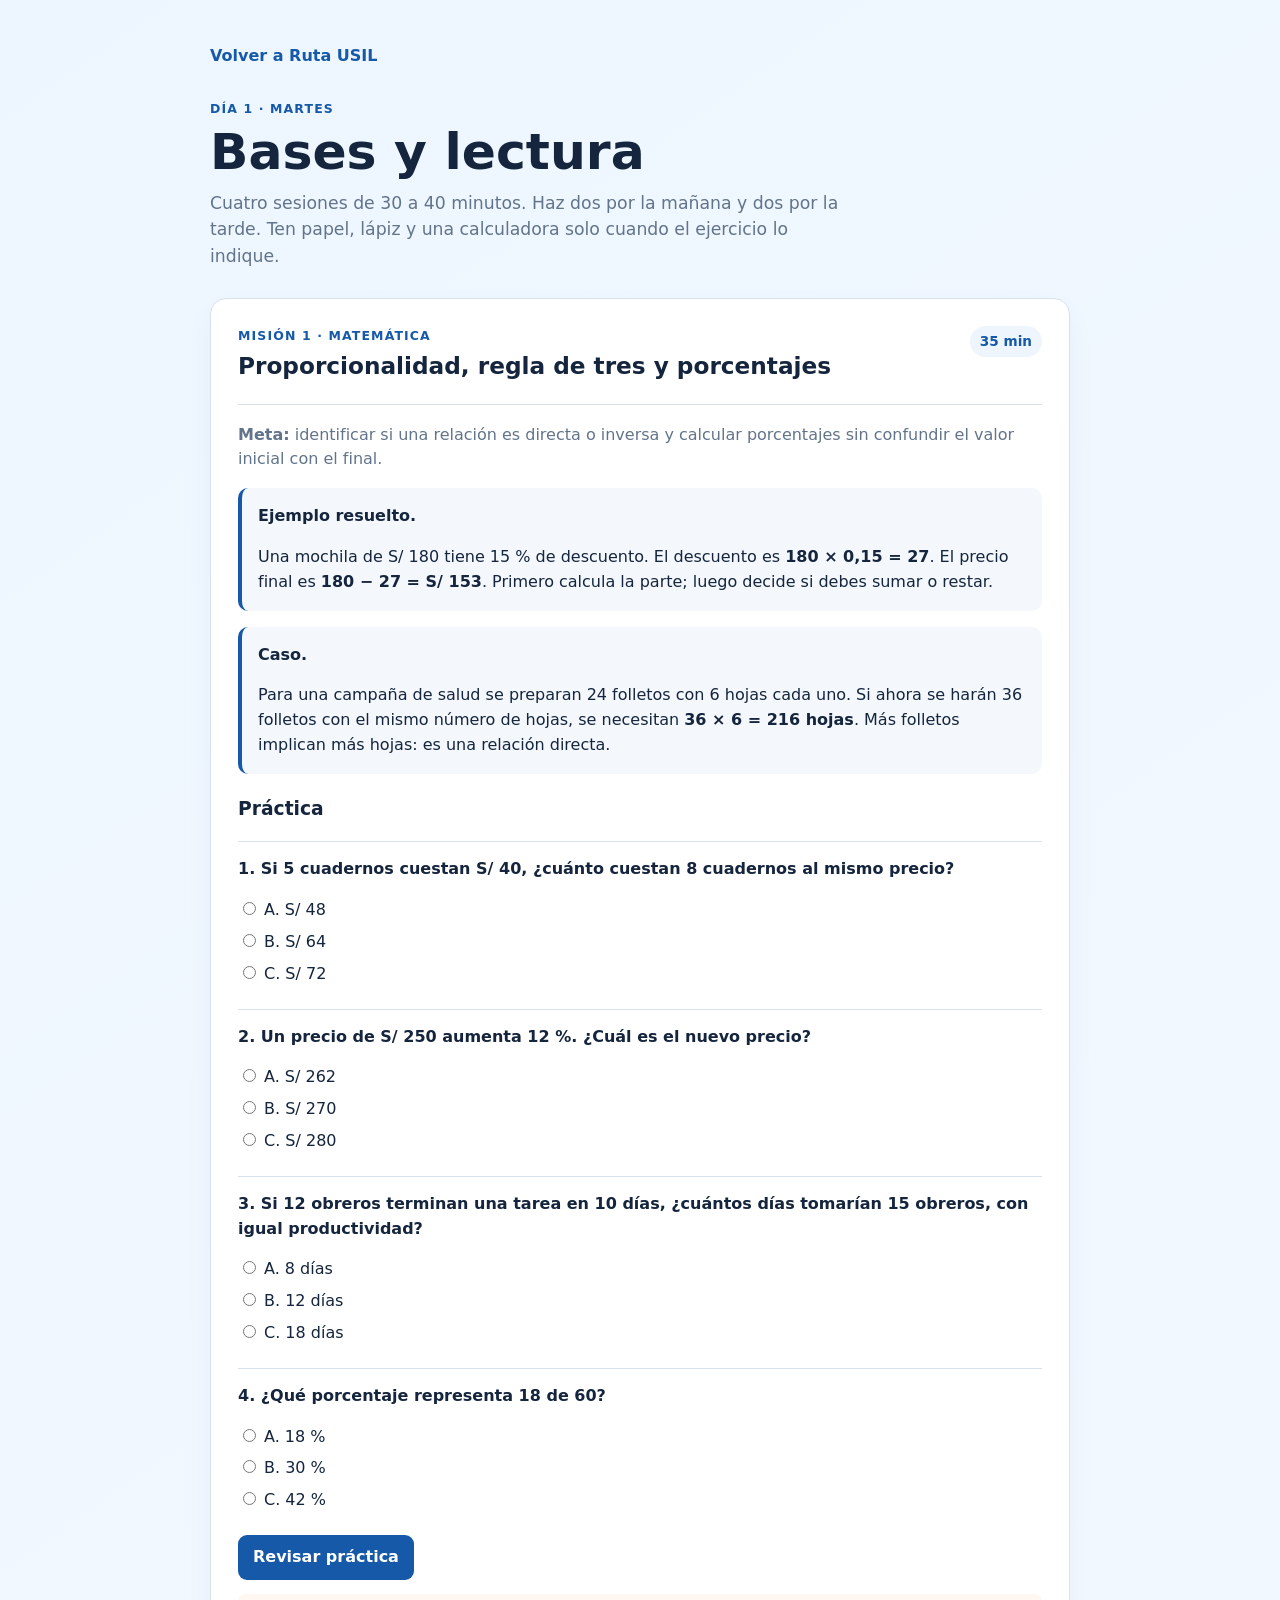
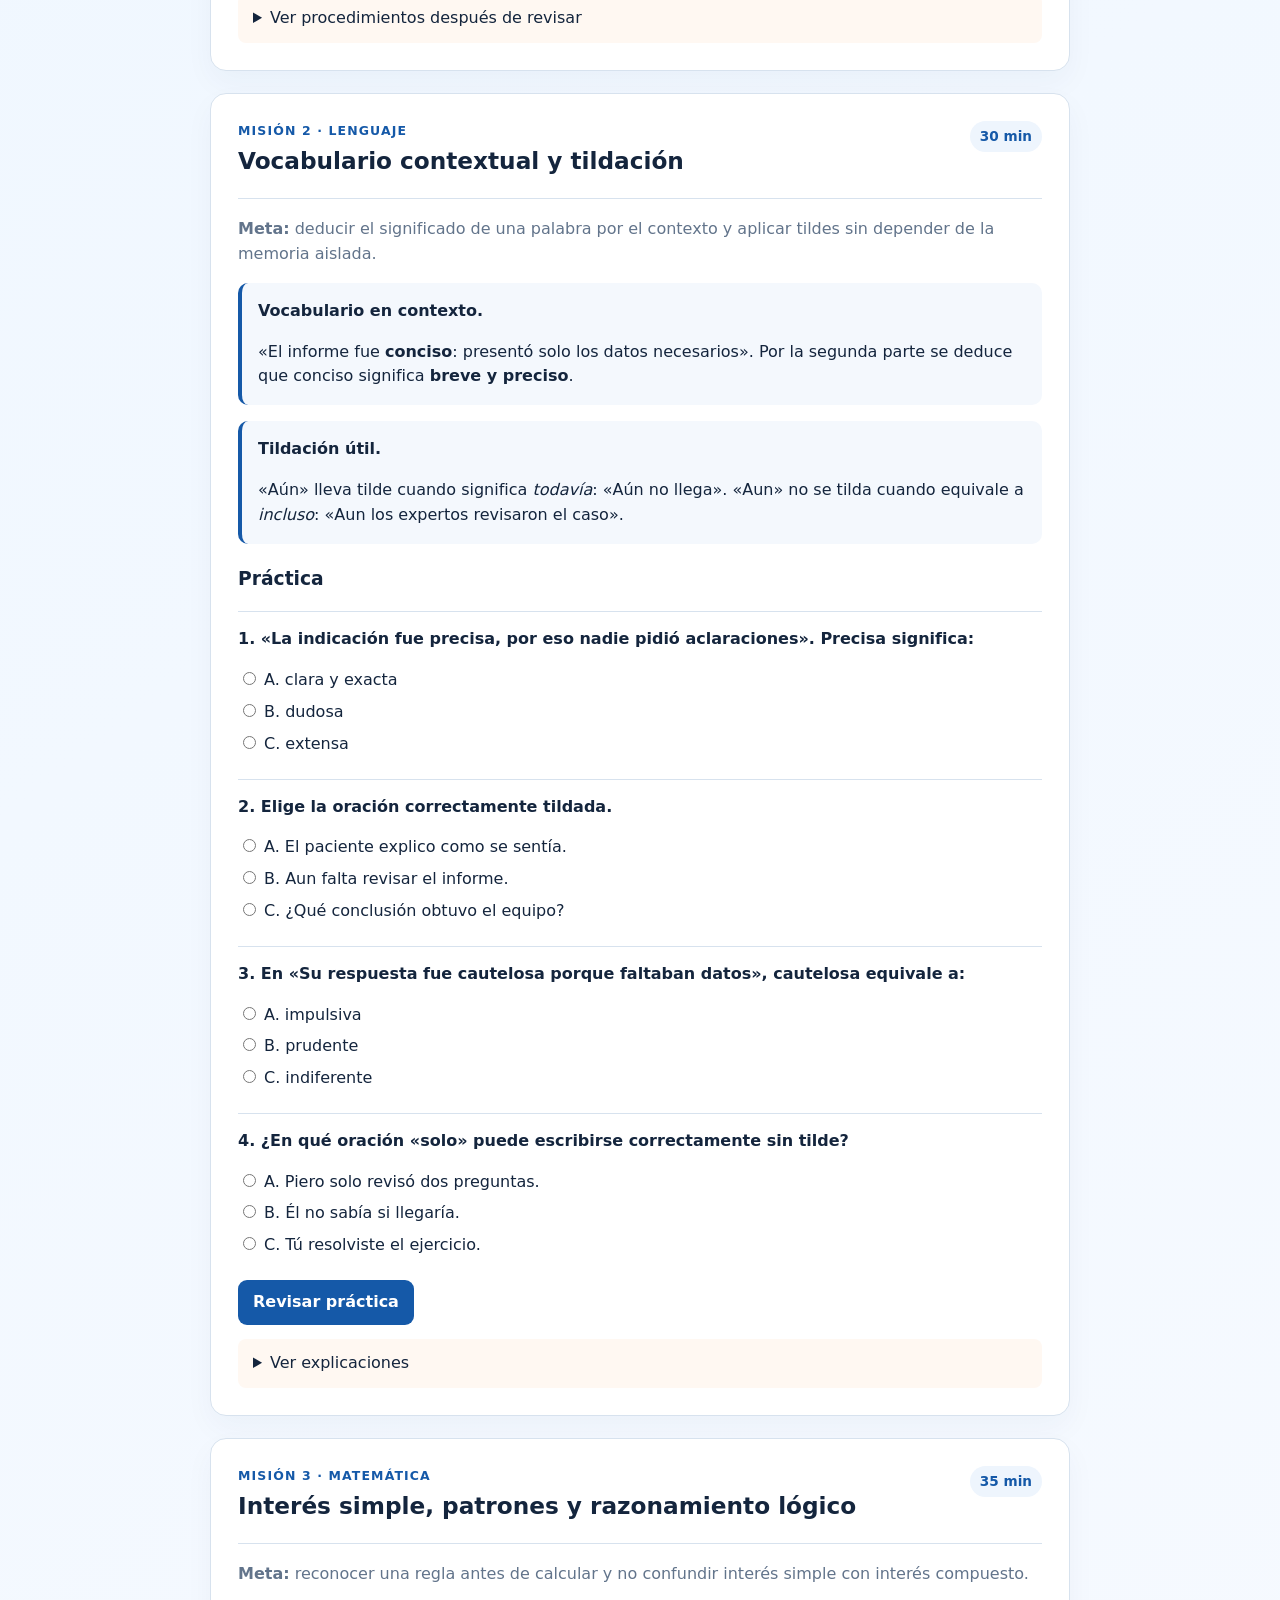
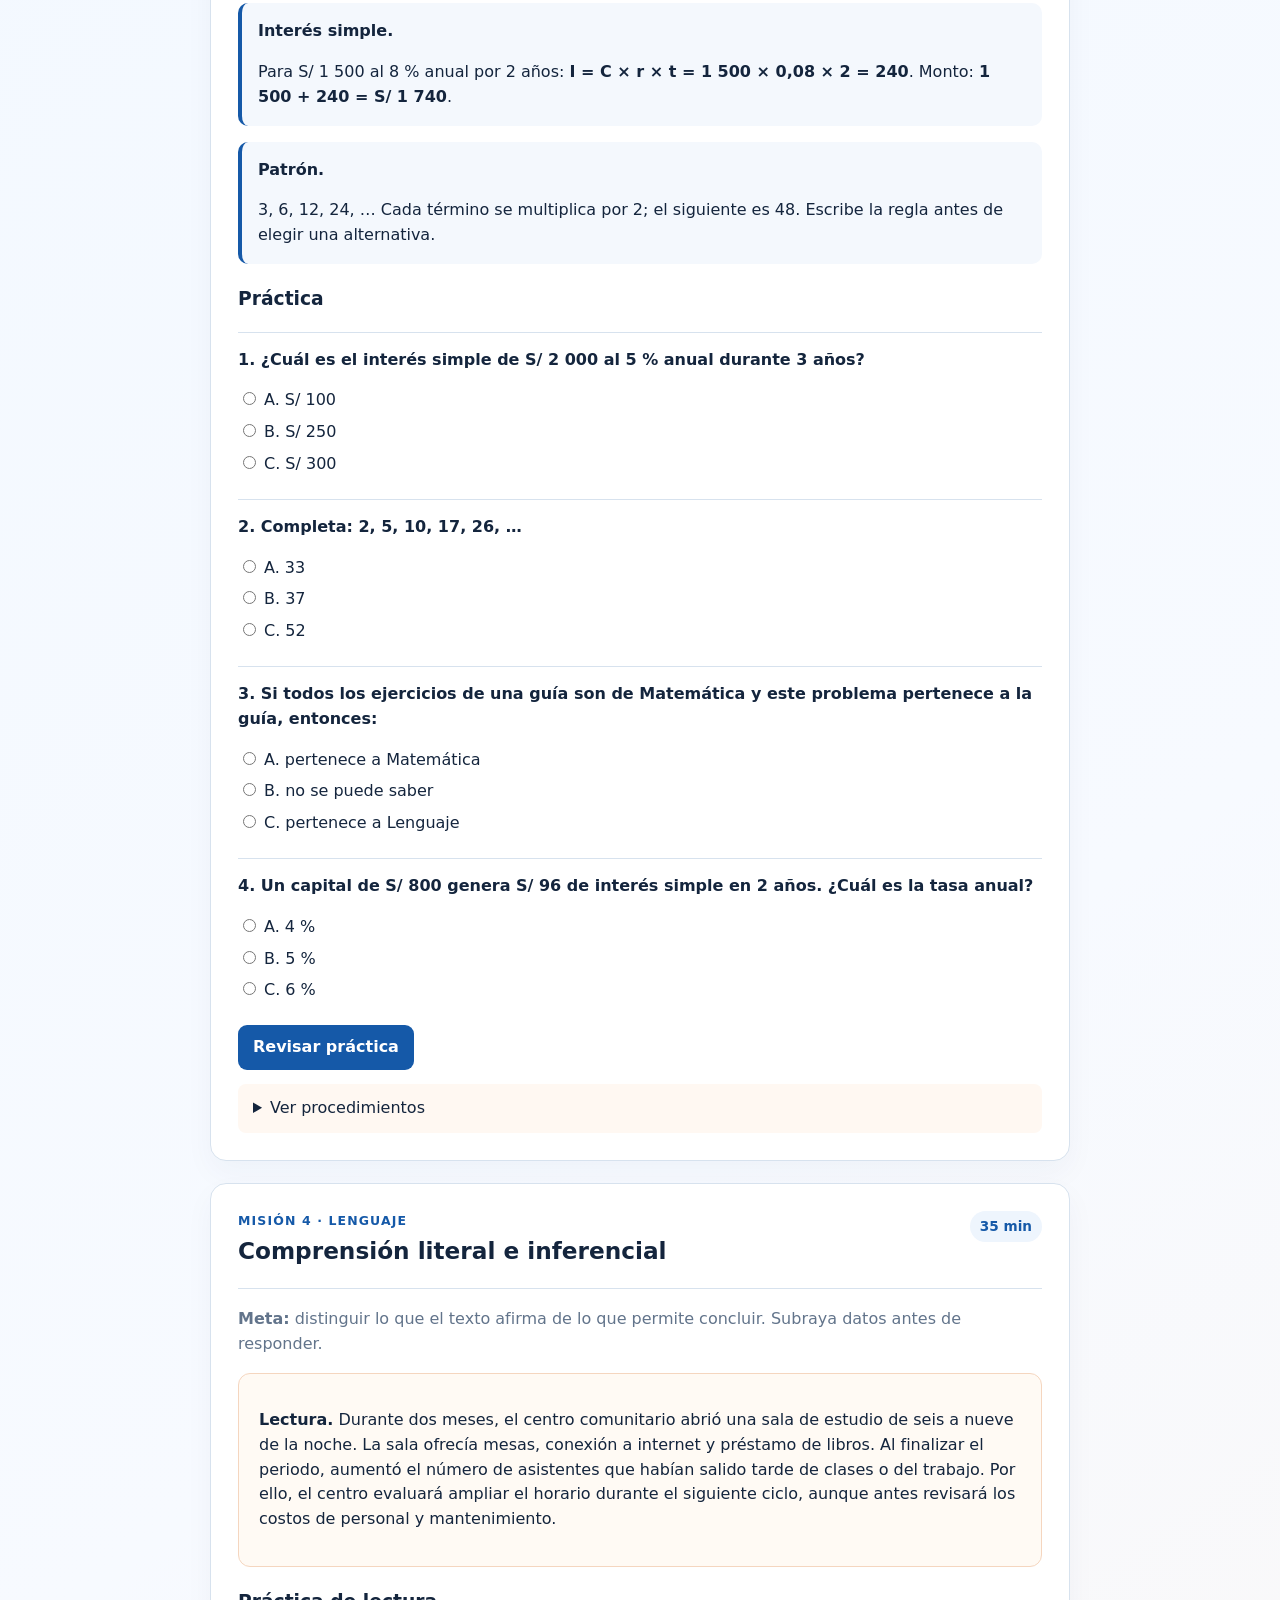
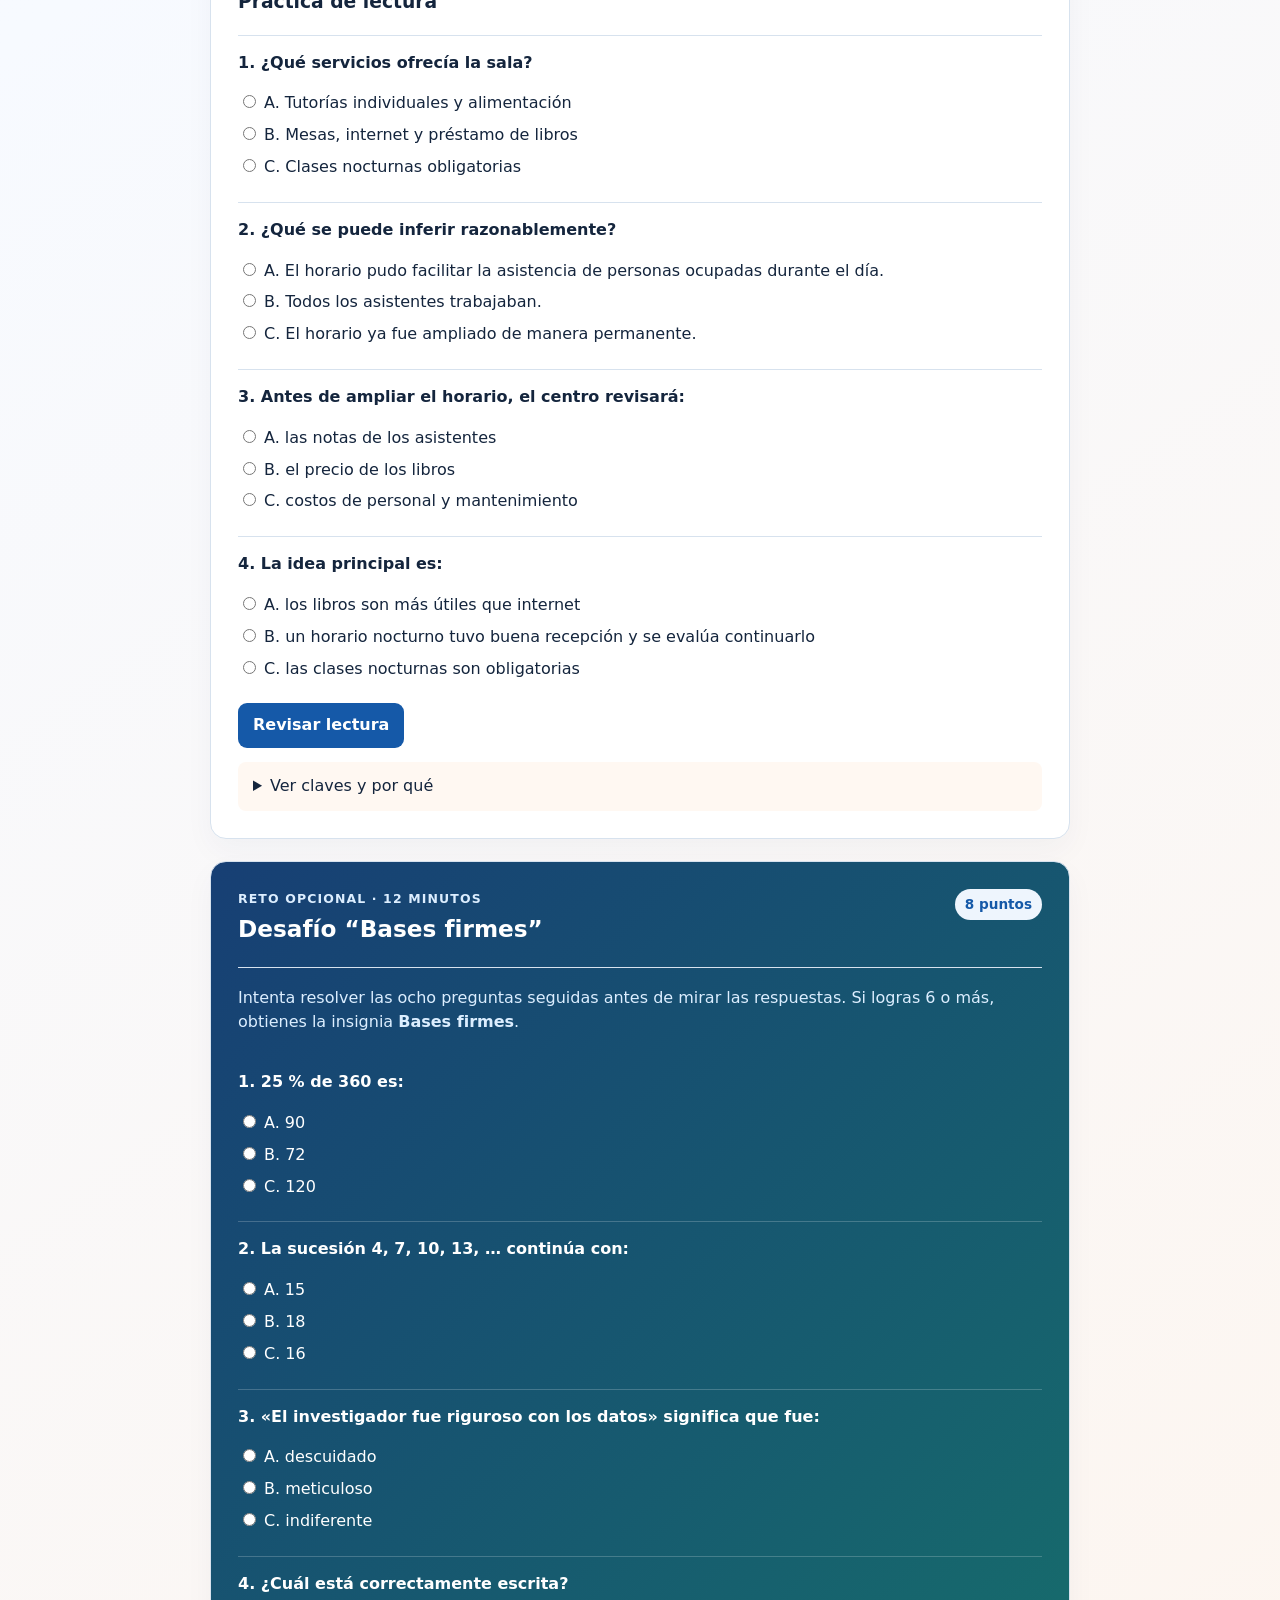
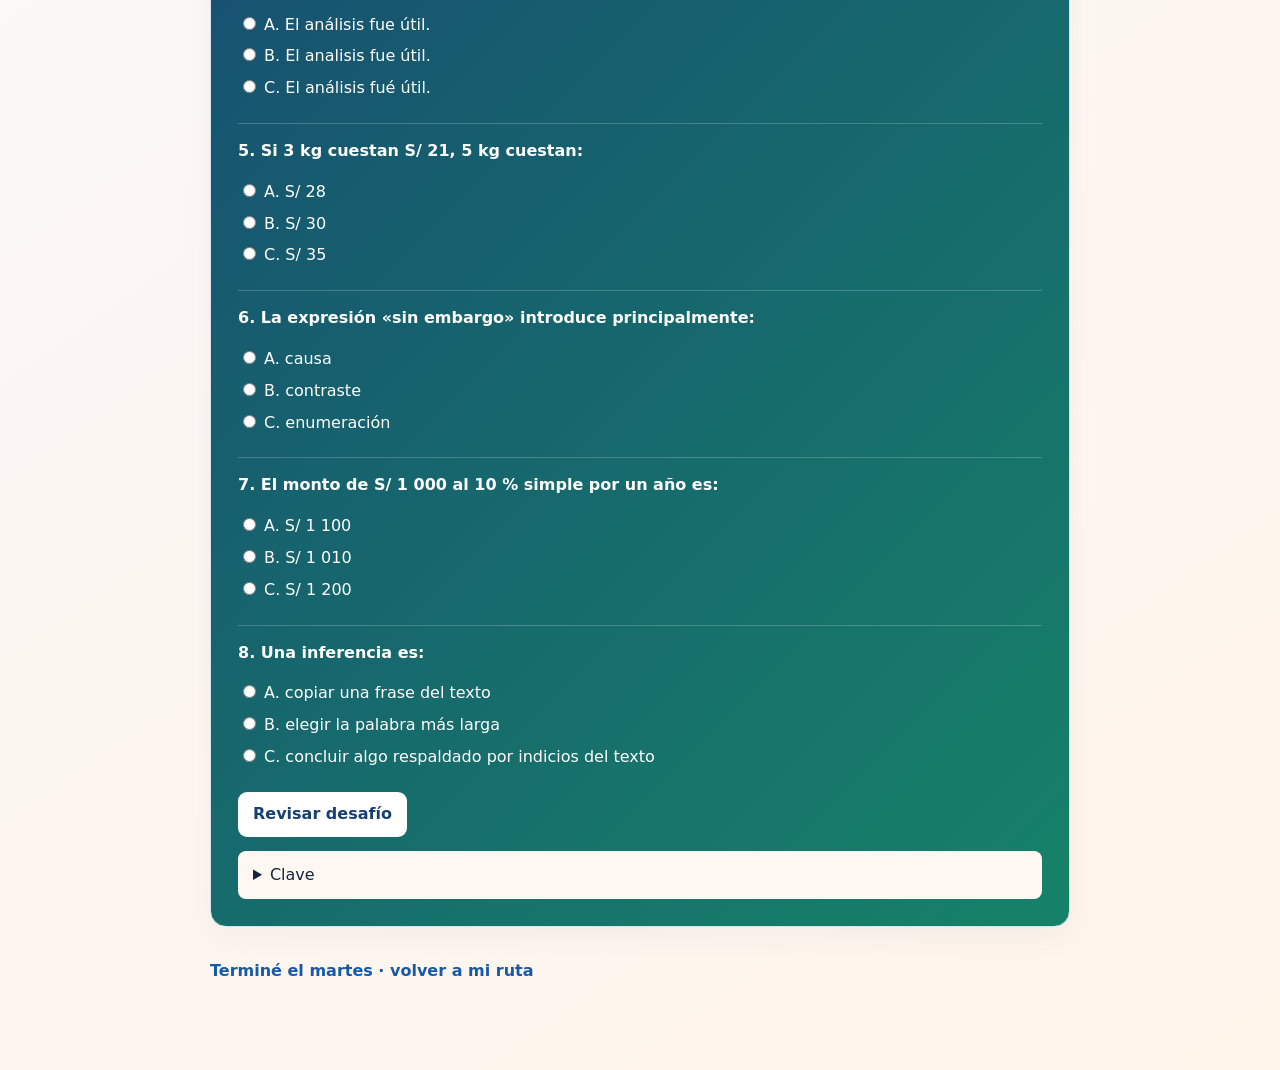
==== martes.html @ 5e89e788 "Agrega material interactivo del martes" ====
<!doctype html>
<html lang="es"><head><meta charset="utf-8"><meta name="viewport" content="width=device-width, initial-scale=1"><meta name="description" content="Material de estudio del martes para la Ruta USIL de Piero"><title>Martes · Ruta USIL de Piero</title><link rel="stylesheet" href="ruta.css"><style>.material{max-width:900px;margin:auto}.session{margin:22px 0;padding:27px}.session header{display:flex;justify-content:space-between;gap:12px;align-items:start;border-bottom:1px solid var(--line);padding-bottom:15px;margin-bottom:18px}.session h2{font-size:1.45rem}.time{background:#eef5fd;color:#1559a8;border-radius:999px;padding:5px 10px;font-size:.85rem;font-weight:800;white-space:nowrap}.goal{color:var(--muted);margin-top:0}.example{padding:16px;border-radius:10px;background:#f4f8fd;border-left:4px solid #1559a8;margin:16px 0}.example p:last-child{margin-bottom:0}.quiz{margin-top:20px}.question{padding:15px 0;border-top:1px solid var(--line)}.question:first-child{border-top:0}.question p{font-weight:700;margin-top:0}.question label{display:block;margin:7px 0;cursor:pointer}.question input{accent-color:#168268;margin-right:8px}.check{border:0;border-radius:9px;padding:10px 15px;background:#1559a8;color:#fff;font:inherit;font-weight:800;cursor:pointer}.result{font-weight:800;margin:12px 0 0}.solutions{margin-top:14px;background:#fff8f2;padding:12px 15px;border-radius:8px}.reading{background:#fffaf4;border:1px solid #f5d6bf;border-radius:12px;padding:18px 20px}.challenge{background:linear-gradient(135deg,#173f74,#168268);color:#fff}.challenge .eyebrow,.challenge .goal{color:#dceeff}.challenge .question{border-color:#ffffff33}.challenge .check{background:#fff;color:#173f74}.challenge .solutions{color:#14253d}.back{display:inline-block;margin:10px 0 30px;color:#1559a8;font-weight:800;text-decoration:none}@media(max-width:720px){.session{padding:20px}.session header{display:block}.time{display:inline-block;margin-top:8px}}</style></head>
<body><main class="container material"><a class="back" href="index.html">Volver a Ruta USIL</a><header class="hero" style="grid-template-columns:1fr"><div><p class="eyebrow">Día 1 · Martes</p><h1>Bases y lectura</h1><p class="lead">Cuatro sesiones de 30 a 40 minutos. Haz dos por la mañana y dos por la tarde. Ten papel, lápiz y una calculadora solo cuando el ejercicio lo indique.</p></div></header>

<article class="card session"><header><div><p class="eyebrow">Misión 1 · Matemática</p><h2>Proporcionalidad, regla de tres y porcentajes</h2></div><span class="time">35 min</span></header><p class="goal"><strong>Meta:</strong> identificar si una relación es directa o inversa y calcular porcentajes sin confundir el valor inicial con el final.</p><div class="example"><strong>Ejemplo resuelto.</strong><p>Una mochila de S/ 180 tiene 15 % de descuento. El descuento es <b>180 × 0,15 = 27</b>. El precio final es <b>180 − 27 = S/ 153</b>. Primero calcula la parte; luego decide si debes sumar o restar.</p></div><div class="example"><strong>Caso.</strong><p>Para una campaña de salud se preparan 24 folletos con 6 hojas cada uno. Si ahora se harán 36 folletos con el mismo número de hojas, se necesitan <b>36 × 6 = 216 hojas</b>. Más folletos implican más hojas: es una relación directa.</p></div><section class="quiz" data-quiz="s1"><h3>Práctica</h3><div class="question" data-answer="b"><p>1. Si 5 cuadernos cuestan S/ 40, ¿cuánto cuestan 8 cuadernos al mismo precio?</p><label><input type="radio" name="s1q1" value="a">A. S/ 48</label><label><input type="radio" name="s1q1" value="b">B. S/ 64</label><label><input type="radio" name="s1q1" value="c">C. S/ 72</label></div><div class="question" data-answer="c"><p>2. Un precio de S/ 250 aumenta 12 %. ¿Cuál es el nuevo precio?</p><label><input type="radio" name="s1q2" value="a">A. S/ 262</label><label><input type="radio" name="s1q2" value="b">B. S/ 270</label><label><input type="radio" name="s1q2" value="c">C. S/ 280</label></div><div class="question" data-answer="a"><p>3. Si 12 obreros terminan una tarea en 10 días, ¿cuántos días tomarían 15 obreros, con igual productividad?</p><label><input type="radio" name="s1q3" value="a">A. 8 días</label><label><input type="radio" name="s1q3" value="b">B. 12 días</label><label><input type="radio" name="s1q3" value="c">C. 18 días</label></div><div class="question" data-answer="b"><p>4. ¿Qué porcentaje representa 18 de 60?</p><label><input type="radio" name="s1q4" value="a">A. 18 %</label><label><input type="radio" name="s1q4" value="b">B. 30 %</label><label><input type="radio" name="s1q4" value="c">C. 42 %</label></div><button class="check">Revisar práctica</button><p class="result" aria-live="polite"></p><details class="solutions"><summary>Ver procedimientos después de revisar</summary><p>1: cada cuaderno cuesta 8; 8 × 8 = 64. 2: 12 % de 250 es 30; 250 + 30 = 280. 3: 12 × 10 = 120 jornadas; 120 ÷ 15 = 8. 4: 18 ÷ 60 = 0,30 = 30 %.</p></details></section></article>

<article class="card session"><header><div><p class="eyebrow">Misión 2 · Lenguaje</p><h2>Vocabulario contextual y tildación</h2></div><span class="time">30 min</span></header><p class="goal"><strong>Meta:</strong> deducir el significado de una palabra por el contexto y aplicar tildes sin depender de la memoria aislada.</p><div class="example"><strong>Vocabulario en contexto.</strong><p>«El informe fue <b>conciso</b>: presentó solo los datos necesarios». Por la segunda parte se deduce que conciso significa <b>breve y preciso</b>.</p></div><div class="example"><strong>Tildación útil.</strong><p>«Aún» lleva tilde cuando significa <i>todavía</i>: «Aún no llega». «Aun» no se tilda cuando equivale a <i>incluso</i>: «Aun los expertos revisaron el caso».</p></div><section class="quiz" data-quiz="s2"><h3>Práctica</h3><div class="question" data-answer="a"><p>1. «La indicación fue precisa, por eso nadie pidió aclaraciones». Precisa significa:</p><label><input type="radio" name="s2q1" value="a">A. clara y exacta</label><label><input type="radio" name="s2q1" value="b">B. dudosa</label><label><input type="radio" name="s2q1" value="c">C. extensa</label></div><div class="question" data-answer="c"><p>2. Elige la oración correctamente tildada.</p><label><input type="radio" name="s2q2" value="a">A. El paciente explico como se sentía.</label><label><input type="radio" name="s2q2" value="b">B. Aun falta revisar el informe.</label><label><input type="radio" name="s2q2" value="c">C. ¿Qué conclusión obtuvo el equipo?</label></div><div class="question" data-answer="b"><p>3. En «Su respuesta fue cautelosa porque faltaban datos», cautelosa equivale a:</p><label><input type="radio" name="s2q3" value="a">A. impulsiva</label><label><input type="radio" name="s2q3" value="b">B. prudente</label><label><input type="radio" name="s2q3" value="c">C. indiferente</label></div><div class="question" data-answer="a"><p>4. ¿En qué oración «solo» puede escribirse correctamente sin tilde?</p><label><input type="radio" name="s2q4" value="a">A. Piero solo revisó dos preguntas.</label><label><input type="radio" name="s2q4" value="b">B. Él no sabía si llegaría.</label><label><input type="radio" name="s2q4" value="c">C. Tú resolviste el ejercicio.</label></div><button class="check">Revisar práctica</button><p class="result" aria-live="polite"></p><details class="solutions"><summary>Ver explicaciones</summary><p>1: el resultado de no pedir aclaraciones muestra claridad. 2: «qué» es interrogativo; las otras deben ser «explicó» y «Aún». 3: faltaban datos, por ello actuó con prudencia. 4: la RAE admite «solo» sin tilde; en B y C las tildes son obligatorias en pronombres interrogativos o personales.</p></details></section></article>

<article class="card session"><header><div><p class="eyebrow">Misión 3 · Matemática</p><h2>Interés simple, patrones y razonamiento lógico</h2></div><span class="time">35 min</span></header><p class="goal"><strong>Meta:</strong> reconocer una regla antes de calcular y no confundir interés simple con interés compuesto.</p><div class="example"><strong>Interés simple.</strong><p>Para S/ 1 500 al 8 % anual por 2 años: <b>I = C × r × t = 1 500 × 0,08 × 2 = 240</b>. Monto: <b>1 500 + 240 = S/ 1 740</b>.</p></div><div class="example"><strong>Patrón.</strong><p>3, 6, 12, 24, … Cada término se multiplica por 2; el siguiente es 48. Escribe la regla antes de elegir una alternativa.</p></div><section class="quiz" data-quiz="s3"><h3>Práctica</h3><div class="question" data-answer="c"><p>1. ¿Cuál es el interés simple de S/ 2 000 al 5 % anual durante 3 años?</p><label><input type="radio" name="s3q1" value="a">A. S/ 100</label><label><input type="radio" name="s3q1" value="b">B. S/ 250</label><label><input type="radio" name="s3q1" value="c">C. S/ 300</label></div><div class="question" data-answer="b"><p>2. Completa: 2, 5, 10, 17, 26, …</p><label><input type="radio" name="s3q2" value="a">A. 33</label><label><input type="radio" name="s3q2" value="b">B. 37</label><label><input type="radio" name="s3q2" value="c">C. 52</label></div><div class="question" data-answer="a"><p>3. Si todos los ejercicios de una guía son de Matemática y este problema pertenece a la guía, entonces:</p><label><input type="radio" name="s3q3" value="a">A. pertenece a Matemática</label><label><input type="radio" name="s3q3" value="b">B. no se puede saber</label><label><input type="radio" name="s3q3" value="c">C. pertenece a Lenguaje</label></div><div class="question" data-answer="c"><p>4. Un capital de S/ 800 genera S/ 96 de interés simple en 2 años. ¿Cuál es la tasa anual?</p><label><input type="radio" name="s3q4" value="a">A. 4 %</label><label><input type="radio" name="s3q4" value="b">B. 5 %</label><label><input type="radio" name="s3q4" value="c">C. 6 %</label></div><button class="check">Revisar práctica</button><p class="result" aria-live="polite"></p><details class="solutions"><summary>Ver procedimientos</summary><p>1: 2 000 × 0,05 × 3 = 300. 2: se suma 3, 5, 7, 9; sigue sumar 11: 37. 3: es una conclusión necesaria. 4: 96 = 800 × r × 2; r = 0,06.</p></details></section></article>

<article class="card session"><header><div><p class="eyebrow">Misión 4 · Lenguaje</p><h2>Comprensión literal e inferencial</h2></div><span class="time">35 min</span></header><p class="goal"><strong>Meta:</strong> distinguir lo que el texto afirma de lo que permite concluir. Subraya datos antes de responder.</p><div class="reading"><p><strong>Lectura.</strong> Durante dos meses, el centro comunitario abrió una sala de estudio de seis a nueve de la noche. La sala ofrecía mesas, conexión a internet y préstamo de libros. Al finalizar el periodo, aumentó el número de asistentes que habían salido tarde de clases o del trabajo. Por ello, el centro evaluará ampliar el horario durante el siguiente ciclo, aunque antes revisará los costos de personal y mantenimiento.</p></div><section class="quiz" data-quiz="s4"><h3>Práctica de lectura</h3><div class="question" data-answer="b"><p>1. ¿Qué servicios ofrecía la sala?</p><label><input type="radio" name="s4q1" value="a">A. Tutorías individuales y alimentación</label><label><input type="radio" name="s4q1" value="b">B. Mesas, internet y préstamo de libros</label><label><input type="radio" name="s4q1" value="c">C. Clases nocturnas obligatorias</label></div><div class="question" data-answer="a"><p>2. ¿Qué se puede inferir razonablemente?</p><label><input type="radio" name="s4q2" value="a">A. El horario pudo facilitar la asistencia de personas ocupadas durante el día.</label><label><input type="radio" name="s4q2" value="b">B. Todos los asistentes trabajaban.</label><label><input type="radio" name="s4q2" value="c">C. El horario ya fue ampliado de manera permanente.</label></div><div class="question" data-answer="c"><p>3. Antes de ampliar el horario, el centro revisará:</p><label><input type="radio" name="s4q3" value="a">A. las notas de los asistentes</label><label><input type="radio" name="s4q3" value="b">B. el precio de los libros</label><label><input type="radio" name="s4q3" value="c">C. costos de personal y mantenimiento</label></div><div class="question" data-answer="b"><p>4. La idea principal es:</p><label><input type="radio" name="s4q4" value="a">A. los libros son más útiles que internet</label><label><input type="radio" name="s4q4" value="b">B. un horario nocturno tuvo buena recepción y se evalúa continuarlo</label><label><input type="radio" name="s4q4" value="c">C. las clases nocturnas son obligatorias</label></div><button class="check">Revisar lectura</button><p class="result" aria-live="polite"></p><details class="solutions"><summary>Ver claves y por qué</summary><p>1 y 3 son datos explícitos. 2 es una inferencia prudente: el texto no asegura que todos trabajen. 4 integra la información principal sin centrarse en un detalle.</p></details></section></article>

<article class="card session challenge"><header><div><p class="eyebrow">Reto opcional · 12 minutos</p><h2>Desafío “Bases firmes”</h2></div><span class="time">8 puntos</span></header><p class="goal">Intenta resolver las ocho preguntas seguidas antes de mirar las respuestas. Si logras 6 o más, obtienes la insignia <strong>Bases firmes</strong>.</p><section class="quiz" data-quiz="reto"><div class="question" data-answer="a"><p>1. 25 % de 360 es:</p><label><input type="radio" name="rq1" value="a">A. 90</label><label><input type="radio" name="rq1" value="b">B. 72</label><label><input type="radio" name="rq1" value="c">C. 120</label></div><div class="question" data-answer="c"><p>2. La sucesión 4, 7, 10, 13, … continúa con:</p><label><input type="radio" name="rq2" value="a">A. 15</label><label><input type="radio" name="rq2" value="b">B. 18</label><label><input type="radio" name="rq2" value="c">C. 16</label></div><div class="question" data-answer="b"><p>3. «El investigador fue riguroso con los datos» significa que fue:</p><label><input type="radio" name="rq3" value="a">A. descuidado</label><label><input type="radio" name="rq3" value="b">B. meticuloso</label><label><input type="radio" name="rq3" value="c">C. indiferente</label></div><div class="question" data-answer="a"><p>4. ¿Cuál está correctamente escrita?</p><label><input type="radio" name="rq4" value="a">A. El análisis fue útil.</label><label><input type="radio" name="rq4" value="b">B. El analisis fue útil.</label><label><input type="radio" name="rq4" value="c">C. El análisis fué útil.</label></div><div class="question" data-answer="c"><p>5. Si 3 kg cuestan S/ 21, 5 kg cuestan:</p><label><input type="radio" name="rq5" value="a">A. S/ 28</label><label><input type="radio" name="rq5" value="b">B. S/ 30</label><label><input type="radio" name="rq5" value="c">C. S/ 35</label></div><div class="question" data-answer="b"><p>6. La expresión «sin embargo» introduce principalmente:</p><label><input type="radio" name="rq6" value="a">A. causa</label><label><input type="radio" name="rq6" value="b">B. contraste</label><label><input type="radio" name="rq6" value="c">C. enumeración</label></div><div class="question" data-answer="a"><p>7. El monto de S/ 1 000 al 10 % simple por un año es:</p><label><input type="radio" name="rq7" value="a">A. S/ 1 100</label><label><input type="radio" name="rq7" value="b">B. S/ 1 010</label><label><input type="radio" name="rq7" value="c">C. S/ 1 200</label></div><div class="question" data-answer="c"><p>8. Una inferencia es:</p><label><input type="radio" name="rq8" value="a">A. copiar una frase del texto</label><label><input type="radio" name="rq8" value="b">B. elegir la palabra más larga</label><label><input type="radio" name="rq8" value="c">C. concluir algo respaldado por indicios del texto</label></div><button class="check">Revisar desafío</button><p class="result" aria-live="polite"></p><details class="solutions"><summary>Clave</summary><p>1A · 2C · 3B · 4A · 5C · 6B · 7A · 8C.</p></details></section></article>
<a class="back" href="index.html">Terminé el martes · volver a mi ruta</a></main><script src="martes.js"></script></body></html>
---- ruta.css ----
:root{--ink:#14253d;--muted:#62748b;--blue:#1559a8;--orange:#ef7e30;--mint:#168268;--paper:#fff;--line:#d7e2ee}*{box-sizing:border-box}body{margin:0;background:linear-gradient(145deg,#edf6ff,#f7faff 58%,#fff4ea);color:var(--ink);font:16px/1.55 system-ui,-apple-system,BlinkMacSystemFont,"Segoe UI",sans-serif}.container{max-width:1050px;margin:auto;padding:34px 20px 56px}.hero{display:grid;grid-template-columns:1fr 290px;gap:32px;align-items:start;margin-bottom:28px}.eyebrow{margin:0 0 7px;color:var(--blue);font-size:.78rem;font-weight:800;letter-spacing:.09em;text-transform:uppercase}h1{font-size:clamp(2rem,5vw,3.15rem);line-height:1.08;margin:0 0 10px}h2{line-height:1.22;margin:0 0 8px}.lead{font-size:1.08rem;max-width:650px;color:var(--muted);margin:0}.card,.day-card,.progress-card{background:var(--paper);border:1px solid var(--line);border-radius:16px;box-shadow:0 12px 30px #17325b0a}.progress-card{padding:20px}.progress-card span{font-size:.85rem;color:var(--muted);font-weight:700}.progress-card strong{display:block;font-size:1.5rem;margin:3px 0 12px}.progress{height:10px;background:#dce7f3;border-radius:999px;overflow:hidden}.progress i{display:block;width:0;height:100%;background:linear-gradient(90deg,var(--blue),var(--mint));transition:width .25s}.progress-card p{font-size:.9rem;margin:11px 0 0;color:var(--muted)}.today-card{display:flex;justify-content:space-between;gap:24px;padding:24px 28px;margin-bottom:22px}.today-card p{margin:0;color:var(--muted)}.today-card ol{margin:2px 0;padding-left:22px;min-width:260px}.quick-links{display:grid;grid-template-columns:repeat(3,1fr);gap:13px;margin-bottom:25px}.quick-links a{background:#173f74;color:#fff;border-radius:13px;padding:15px 18px;text-decoration:none;transition:transform .15s,background .15s}.quick-links a:nth-child(2){background:#168268}.quick-links a:nth-child(3){background:#e66e25}.quick-links a:hover{transform:translateY(-2px)}.quick-links span{display:block;opacity:.78;font-size:.8rem}.quick-links strong{display:block;font-size:1.04rem}.route{display:grid;grid-template-columns:repeat(2,1fr);gap:18px}.day-card{overflow:hidden}.day-card header{padding:19px 21px 14px;border-bottom:1px solid var(--line);display:grid;grid-template-columns:1fr auto;column-gap:10px}.day-card header p{grid-column:1/-1;margin:0;color:var(--blue);font-size:.8rem;font-weight:800;text-transform:uppercase;letter-spacing:.08em}.day-card h2{font-size:1.18rem}.day-status{align-self:center;border-radius:999px;padding:4px 9px;background:#eef3f8;color:var(--muted);font-size:.78rem;font-weight:750}.day-card.complete .day-status{color:#0c664f;background:#dff7ed}.missions{padding:10px 14px}.missions label{display:grid;grid-template-columns:22px 1fr auto;gap:10px;padding:11px 7px;border-radius:9px;cursor:pointer}.missions label:hover{background:#f4f8fd}.missions input{width:18px;height:18px;accent-color:var(--mint);margin-top:4px}.missions b{display:block}.missions label span{font-size:.92rem}.missions em{font-size:.78rem;font-style:normal;color:var(--muted);white-space:nowrap;padding-top:4px}.missions label:has(input:checked) span{text-decoration:line-through;color:var(--muted)}.day-card footer{padding:12px 21px;background:#fff8f2;color:#91400d;font-size:.88rem;font-weight:650}.strategy{margin-top:22px;padding:23px 28px}.strategy p:last-child{margin-bottom:0;color:var(--muted)}@media(max-width:720px){.container{padding:23px 14px 44px}.hero{grid-template-columns:1fr;gap:18px}.today-card{display:block;padding:21px}.today-card ol{margin-top:16px}.route{grid-template-columns:1fr}.quick-links{grid-template-columns:1fr}.missions label{grid-template-columns:22px 1fr}.missions em{grid-column:2}.day-card header{grid-template-columns:1fr}.day-status{justify-self:start;margin-top:5px}}
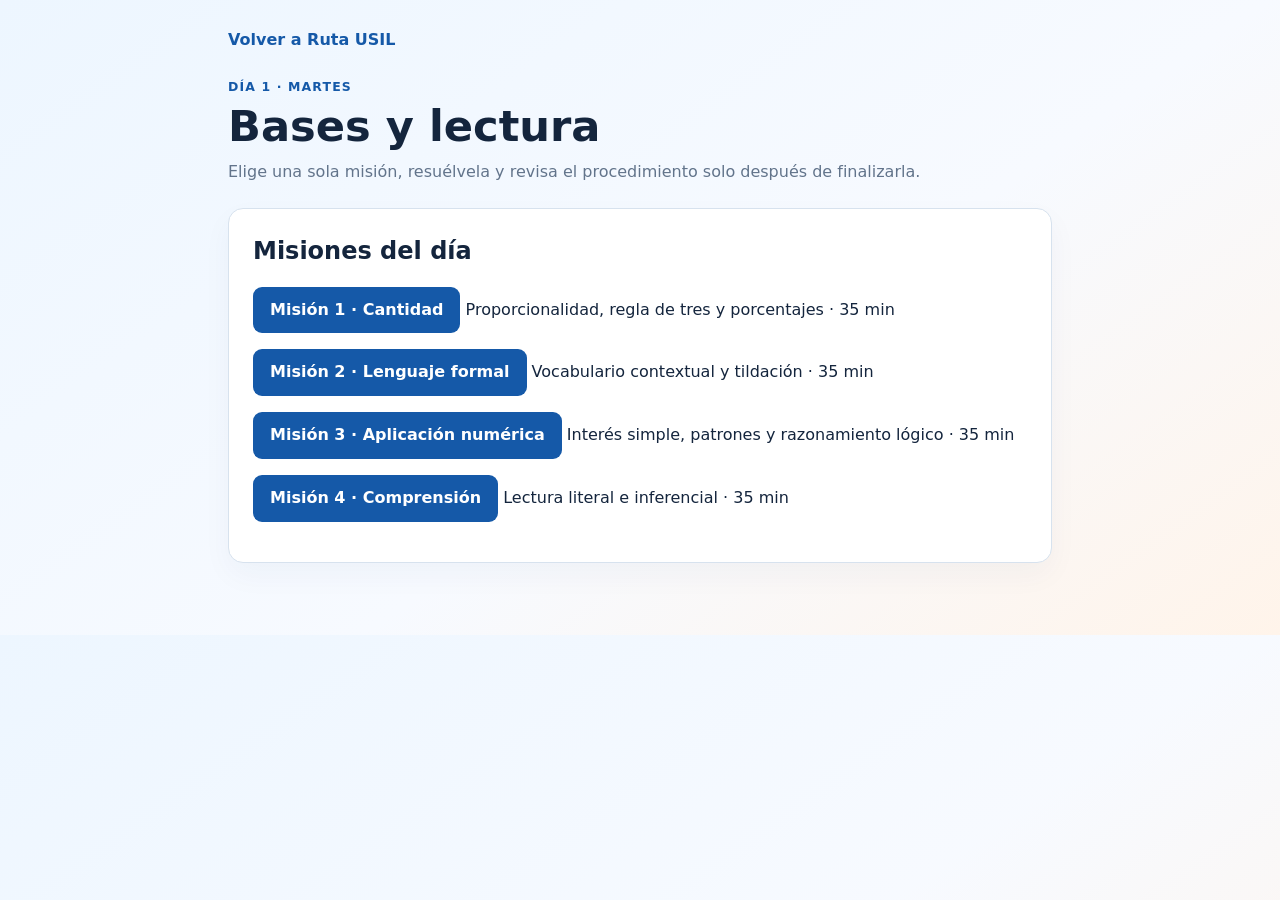
==== commit 5561b0ba: "Convierte martes en tablero de misiones" ====
--- a/martes.html
+++ b/martes.html
@@ -1,14 +1 @@
-<!doctype html>
-<html lang="es"><head><meta charset="utf-8"><meta name="viewport" content="width=device-width, initial-scale=1"><meta name="description" content="Material de estudio del martes para la Ruta USIL de Piero"><title>Martes · Ruta USIL de Piero</title><link rel="stylesheet" href="ruta.css"><style>.material{max-width:900px;margin:auto}.session{margin:22px 0;padding:27px}.session header{display:flex;justify-content:space-between;gap:12px;align-items:start;border-bottom:1px solid var(--line);padding-bottom:15px;margin-bottom:18px}.session h2{font-size:1.45rem}.time{background:#eef5fd;color:#1559a8;border-radius:999px;padding:5px 10px;font-size:.85rem;font-weight:800;white-space:nowrap}.goal{color:var(--muted);margin-top:0}.example{padding:16px;border-radius:10px;background:#f4f8fd;border-left:4px solid #1559a8;margin:16px 0}.example p:last-child{margin-bottom:0}.quiz{margin-top:20px}.question{padding:15px 0;border-top:1px solid var(--line)}.question:first-child{border-top:0}.question p{font-weight:700;margin-top:0}.question label{display:block;margin:7px 0;cursor:pointer}.question input{accent-color:#168268;margin-right:8px}.check{border:0;border-radius:9px;padding:10px 15px;background:#1559a8;color:#fff;font:inherit;font-weight:800;cursor:pointer}.result{font-weight:800;margin:12px 0 0}.solutions{margin-top:14px;background:#fff8f2;padding:12px 15px;border-radius:8px}.reading{background:#fffaf4;border:1px solid #f5d6bf;border-radius:12px;padding:18px 20px}.challenge{background:linear-gradient(135deg,#173f74,#168268);color:#fff}.challenge .eyebrow,.challenge .goal{color:#dceeff}.challenge .question{border-color:#ffffff33}.challenge .check{background:#fff;color:#173f74}.challenge .solutions{color:#14253d}.back{display:inline-block;margin:10px 0 30px;color:#1559a8;font-weight:800;text-decoration:none}@media(max-width:720px){.session{padding:20px}.session header{display:block}.time{display:inline-block;margin-top:8px}}</style></head>
-<body><main class="container material"><a class="back" href="index.html">Volver a Ruta USIL</a><header class="hero" style="grid-template-columns:1fr"><div><p class="eyebrow">Día 1 · Martes</p><h1>Bases y lectura</h1><p class="lead">Cuatro sesiones de 30 a 40 minutos. Haz dos por la mañana y dos por la tarde. Ten papel, lápiz y una calculadora solo cuando el ejercicio lo indique.</p></div></header>
-
-<article class="card session"><header><div><p class="eyebrow">Misión 1 · Matemática</p><h2>Proporcionalidad, regla de tres y porcentajes</h2></div><span class="time">35 min</span></header><p class="goal"><strong>Meta:</strong> identificar si una relación es directa o inversa y calcular porcentajes sin confundir el valor inicial con el final.</p><div class="example"><strong>Ejemplo resuelto.</strong><p>Una mochila de S/ 180 tiene 15 % de descuento. El descuento es <b>180 × 0,15 = 27</b>. El precio final es <b>180 − 27 = S/ 153</b>. Primero calcula la parte; luego decide si debes sumar o restar.</p></div><div class="example"><strong>Caso.</strong><p>Para una campaña de salud se preparan 24 folletos con 6 hojas cada uno. Si ahora se harán 36 folletos con el mismo número de hojas, se necesitan <b>36 × 6 = 216 hojas</b>. Más folletos implican más hojas: es una relación directa.</p></div><section class="quiz" data-quiz="s1"><h3>Práctica</h3><div class="question" data-answer="b"><p>1. Si 5 cuadernos cuestan S/ 40, ¿cuánto cuestan 8 cuadernos al mismo precio?</p><label><input type="radio" name="s1q1" value="a">A. S/ 48</label><label><input type="radio" name="s1q1" value="b">B. S/ 64</label><label><input type="radio" name="s1q1" value="c">C. S/ 72</label></div><div class="question" data-answer="c"><p>2. Un precio de S/ 250 aumenta 12 %. ¿Cuál es el nuevo precio?</p><label><input type="radio" name="s1q2" value="a">A. S/ 262</label><label><input type="radio" name="s1q2" value="b">B. S/ 270</label><label><input type="radio" name="s1q2" value="c">C. S/ 280</label></div><div class="question" data-answer="a"><p>3. Si 12 obreros terminan una tarea en 10 días, ¿cuántos días tomarían 15 obreros, con igual productividad?</p><label><input type="radio" name="s1q3" value="a">A. 8 días</label><label><input type="radio" name="s1q3" value="b">B. 12 días</label><label><input type="radio" name="s1q3" value="c">C. 18 días</label></div><div class="question" data-answer="b"><p>4. ¿Qué porcentaje representa 18 de 60?</p><label><input type="radio" name="s1q4" value="a">A. 18 %</label><label><input type="radio" name="s1q4" value="b">B. 30 %</label><label><input type="radio" name="s1q4" value="c">C. 42 %</label></div><button class="check">Revisar práctica</button><p class="result" aria-live="polite"></p><details class="solutions"><summary>Ver procedimientos después de revisar</summary><p>1: cada cuaderno cuesta 8; 8 × 8 = 64. 2: 12 % de 250 es 30; 250 + 30 = 280. 3: 12 × 10 = 120 jornadas; 120 ÷ 15 = 8. 4: 18 ÷ 60 = 0,30 = 30 %.</p></details></section></article>
-
-<article class="card session"><header><div><p class="eyebrow">Misión 2 · Lenguaje</p><h2>Vocabulario contextual y tildación</h2></div><span class="time">30 min</span></header><p class="goal"><strong>Meta:</strong> deducir el significado de una palabra por el contexto y aplicar tildes sin depender de la memoria aislada.</p><div class="example"><strong>Vocabulario en contexto.</strong><p>«El informe fue <b>conciso</b>: presentó solo los datos necesarios». Por la segunda parte se deduce que conciso significa <b>breve y preciso</b>.</p></div><div class="example"><strong>Tildación útil.</strong><p>«Aún» lleva tilde cuando significa <i>todavía</i>: «Aún no llega». «Aun» no se tilda cuando equivale a <i>incluso</i>: «Aun los expertos revisaron el caso».</p></div><section class="quiz" data-quiz="s2"><h3>Práctica</h3><div class="question" data-answer="a"><p>1. «La indicación fue precisa, por eso nadie pidió aclaraciones». Precisa significa:</p><label><input type="radio" name="s2q1" value="a">A. clara y exacta</label><label><input type="radio" name="s2q1" value="b">B. dudosa</label><label><input type="radio" name="s2q1" value="c">C. extensa</label></div><div class="question" data-answer="c"><p>2. Elige la oración correctamente tildada.</p><label><input type="radio" name="s2q2" value="a">A. El paciente explico como se sentía.</label><label><input type="radio" name="s2q2" value="b">B. Aun falta revisar el informe.</label><label><input type="radio" name="s2q2" value="c">C. ¿Qué conclusión obtuvo el equipo?</label></div><div class="question" data-answer="b"><p>3. En «Su respuesta fue cautelosa porque faltaban datos», cautelosa equivale a:</p><label><input type="radio" name="s2q3" value="a">A. impulsiva</label><label><input type="radio" name="s2q3" value="b">B. prudente</label><label><input type="radio" name="s2q3" value="c">C. indiferente</label></div><div class="question" data-answer="a"><p>4. ¿En qué oración «solo» puede escribirse correctamente sin tilde?</p><label><input type="radio" name="s2q4" value="a">A. Piero solo revisó dos preguntas.</label><label><input type="radio" name="s2q4" value="b">B. Él no sabía si llegaría.</label><label><input type="radio" name="s2q4" value="c">C. Tú resolviste el ejercicio.</label></div><button class="check">Revisar práctica</button><p class="result" aria-live="polite"></p><details class="solutions"><summary>Ver explicaciones</summary><p>1: el resultado de no pedir aclaraciones muestra claridad. 2: «qué» es interrogativo; las otras deben ser «explicó» y «Aún». 3: faltaban datos, por ello actuó con prudencia. 4: la RAE admite «solo» sin tilde; en B y C las tildes son obligatorias en pronombres interrogativos o personales.</p></details></section></article>
-
-<article class="card session"><header><div><p class="eyebrow">Misión 3 · Matemática</p><h2>Interés simple, patrones y razonamiento lógico</h2></div><span class="time">35 min</span></header><p class="goal"><strong>Meta:</strong> reconocer una regla antes de calcular y no confundir interés simple con interés compuesto.</p><div class="example"><strong>Interés simple.</strong><p>Para S/ 1 500 al 8 % anual por 2 años: <b>I = C × r × t = 1 500 × 0,08 × 2 = 240</b>. Monto: <b>1 500 + 240 = S/ 1 740</b>.</p></div><div class="example"><strong>Patrón.</strong><p>3, 6, 12, 24, … Cada término se multiplica por 2; el siguiente es 48. Escribe la regla antes de elegir una alternativa.</p></div><section class="quiz" data-quiz="s3"><h3>Práctica</h3><div class="question" data-answer="c"><p>1. ¿Cuál es el interés simple de S/ 2 000 al 5 % anual durante 3 años?</p><label><input type="radio" name="s3q1" value="a">A. S/ 100</label><label><input type="radio" name="s3q1" value="b">B. S/ 250</label><label><input type="radio" name="s3q1" value="c">C. S/ 300</label></div><div class="question" data-answer="b"><p>2. Completa: 2, 5, 10, 17, 26, …</p><label><input type="radio" name="s3q2" value="a">A. 33</label><label><input type="radio" name="s3q2" value="b">B. 37</label><label><input type="radio" name="s3q2" value="c">C. 52</label></div><div class="question" data-answer="a"><p>3. Si todos los ejercicios de una guía son de Matemática y este problema pertenece a la guía, entonces:</p><label><input type="radio" name="s3q3" value="a">A. pertenece a Matemática</label><label><input type="radio" name="s3q3" value="b">B. no se puede saber</label><label><input type="radio" name="s3q3" value="c">C. pertenece a Lenguaje</label></div><div class="question" data-answer="c"><p>4. Un capital de S/ 800 genera S/ 96 de interés simple en 2 años. ¿Cuál es la tasa anual?</p><label><input type="radio" name="s3q4" value="a">A. 4 %</label><label><input type="radio" name="s3q4" value="b">B. 5 %</label><label><input type="radio" name="s3q4" value="c">C. 6 %</label></div><button class="check">Revisar práctica</button><p class="result" aria-live="polite"></p><details class="solutions"><summary>Ver procedimientos</summary><p>1: 2 000 × 0,05 × 3 = 300. 2: se suma 3, 5, 7, 9; sigue sumar 11: 37. 3: es una conclusión necesaria. 4: 96 = 800 × r × 2; r = 0,06.</p></details></section></article>
-
-<article class="card session"><header><div><p class="eyebrow">Misión 4 · Lenguaje</p><h2>Comprensión literal e inferencial</h2></div><span class="time">35 min</span></header><p class="goal"><strong>Meta:</strong> distinguir lo que el texto afirma de lo que permite concluir. Subraya datos antes de responder.</p><div class="reading"><p><strong>Lectura.</strong> Durante dos meses, el centro comunitario abrió una sala de estudio de seis a nueve de la noche. La sala ofrecía mesas, conexión a internet y préstamo de libros. Al finalizar el periodo, aumentó el número de asistentes que habían salido tarde de clases o del trabajo. Por ello, el centro evaluará ampliar el horario durante el siguiente ciclo, aunque antes revisará los costos de personal y mantenimiento.</p></div><section class="quiz" data-quiz="s4"><h3>Práctica de lectura</h3><div class="question" data-answer="b"><p>1. ¿Qué servicios ofrecía la sala?</p><label><input type="radio" name="s4q1" value="a">A. Tutorías individuales y alimentación</label><label><input type="radio" name="s4q1" value="b">B. Mesas, internet y préstamo de libros</label><label><input type="radio" name="s4q1" value="c">C. Clases nocturnas obligatorias</label></div><div class="question" data-answer="a"><p>2. ¿Qué se puede inferir razonablemente?</p><label><input type="radio" name="s4q2" value="a">A. El horario pudo facilitar la asistencia de personas ocupadas durante el día.</label><label><input type="radio" name="s4q2" value="b">B. Todos los asistentes trabajaban.</label><label><input type="radio" name="s4q2" value="c">C. El horario ya fue ampliado de manera permanente.</label></div><div class="question" data-answer="c"><p>3. Antes de ampliar el horario, el centro revisará:</p><label><input type="radio" name="s4q3" value="a">A. las notas de los asistentes</label><label><input type="radio" name="s4q3" value="b">B. el precio de los libros</label><label><input type="radio" name="s4q3" value="c">C. costos de personal y mantenimiento</label></div><div class="question" data-answer="b"><p>4. La idea principal es:</p><label><input type="radio" name="s4q4" value="a">A. los libros son más útiles que internet</label><label><input type="radio" name="s4q4" value="b">B. un horario nocturno tuvo buena recepción y se evalúa continuarlo</label><label><input type="radio" name="s4q4" value="c">C. las clases nocturnas son obligatorias</label></div><button class="check">Revisar lectura</button><p class="result" aria-live="polite"></p><details class="solutions"><summary>Ver claves y por qué</summary><p>1 y 3 son datos explícitos. 2 es una inferencia prudente: el texto no asegura que todos trabajen. 4 integra la información principal sin centrarse en un detalle.</p></details></section></article>
-
-<article class="card session challenge"><header><div><p class="eyebrow">Reto opcional · 12 minutos</p><h2>Desafío “Bases firmes”</h2></div><span class="time">8 puntos</span></header><p class="goal">Intenta resolver las ocho preguntas seguidas antes de mirar las respuestas. Si logras 6 o más, obtienes la insignia <strong>Bases firmes</strong>.</p><section class="quiz" data-quiz="reto"><div class="question" data-answer="a"><p>1. 25 % de 360 es:</p><label><input type="radio" name="rq1" value="a">A. 90</label><label><input type="radio" name="rq1" value="b">B. 72</label><label><input type="radio" name="rq1" value="c">C. 120</label></div><div class="question" data-answer="c"><p>2. La sucesión 4, 7, 10, 13, … continúa con:</p><label><input type="radio" name="rq2" value="a">A. 15</label><label><input type="radio" name="rq2" value="b">B. 18</label><label><input type="radio" name="rq2" value="c">C. 16</label></div><div class="question" data-answer="b"><p>3. «El investigador fue riguroso con los datos» significa que fue:</p><label><input type="radio" name="rq3" value="a">A. descuidado</label><label><input type="radio" name="rq3" value="b">B. meticuloso</label><label><input type="radio" name="rq3" value="c">C. indiferente</label></div><div class="question" data-answer="a"><p>4. ¿Cuál está correctamente escrita?</p><label><input type="radio" name="rq4" value="a">A. El análisis fue útil.</label><label><input type="radio" name="rq4" value="b">B. El analisis fue útil.</label><label><input type="radio" name="rq4" value="c">C. El análisis fué útil.</label></div><div class="question" data-answer="c"><p>5. Si 3 kg cuestan S/ 21, 5 kg cuestan:</p><label><input type="radio" name="rq5" value="a">A. S/ 28</label><label><input type="radio" name="rq5" value="b">B. S/ 30</label><label><input type="radio" name="rq5" value="c">C. S/ 35</label></div><div class="question" data-answer="b"><p>6. La expresión «sin embargo» introduce principalmente:</p><label><input type="radio" name="rq6" value="a">A. causa</label><label><input type="radio" name="rq6" value="b">B. contraste</label><label><input type="radio" name="rq6" value="c">C. enumeración</label></div><div class="question" data-answer="a"><p>7. El monto de S/ 1 000 al 10 % simple por un año es:</p><label><input type="radio" name="rq7" value="a">A. S/ 1 100</label><label><input type="radio" name="rq7" value="b">B. S/ 1 010</label><label><input type="radio" name="rq7" value="c">C. S/ 1 200</label></div><div class="question" data-answer="c"><p>8. Una inferencia es:</p><label><input type="radio" name="rq8" value="a">A. copiar una frase del texto</label><label><input type="radio" name="rq8" value="b">B. elegir la palabra más larga</label><label><input type="radio" name="rq8" value="c">C. concluir algo respaldado por indicios del texto</label></div><button class="check">Revisar desafío</button><p class="result" aria-live="polite"></p><details class="solutions"><summary>Clave</summary><p>1A · 2C · 3B · 4A · 5C · 6B · 7A · 8C.</p></details></section></article>
-<a class="back" href="index.html">Terminé el martes · volver a mi ruta</a></main><script src="martes.js"></script></body></html>
+<!doctype html><html lang="es"><head><meta charset="utf-8"><meta name="viewport" content="width=device-width,initial-scale=1"><title>Martes · Ruta USIL</title><link rel="stylesheet" href="mision.css"></head><body><main class="page"><a class="back" href="index.html">Volver a Ruta USIL</a><header class="hero"><p class="eyebrow">Día 1 · Martes</p><h1>Bases y lectura</h1><p class="lead">Elige una sola misión, resuélvela y revisa el procedimiento solo después de finalizarla.</p></header><section class="card"><h2>Misiones del día</h2><p><a class="finish" href="m1.html" style="display:inline-block;text-decoration:none">Misión 1 · Cantidad</a> Proporcionalidad, regla de tres y porcentajes · 35 min</p><p><a class="finish" href="m2.html" style="display:inline-block;text-decoration:none">Misión 2 · Lenguaje formal</a> Vocabulario contextual y tildación · 35 min</p><p><a class="finish" href="m3.html" style="display:inline-block;text-decoration:none">Misión 3 · Aplicación numérica</a> Interés simple, patrones y razonamiento lógico · 35 min</p><p><a class="finish" href="m4.html" style="display:inline-block;text-decoration:none">Misión 4 · Comprensión</a> Lectura literal e inferencial · 35 min</p></section></main></body></html>
--- a/mision.css
+++ b/mision.css
@@ -0,0 +1 @@
+:root{--ink:#14253d;--muted:#62748b;--blue:#1559a8;--mint:#168268;--paper:#fff;--line:#d7e2ee}*{box-sizing:border-box}body{margin:0;background:linear-gradient(145deg,#edf6ff,#f7faff 58%,#fff4ea);color:var(--ink);font:16px/1.55 system-ui,-apple-system,BlinkMacSystemFont,"Segoe UI",sans-serif}.page{max-width:860px;margin:auto;padding:28px 18px 54px}.back{color:var(--blue);font-weight:800;text-decoration:none}.hero{margin:24px 0}.eyebrow{margin:0 0 7px;color:var(--blue);font-size:.78rem;font-weight:800;letter-spacing:.09em;text-transform:uppercase}h1{font-size:clamp(1.9rem,5vw,2.7rem);line-height:1.1;margin:0 0 9px}h2{margin:0 0 8px}.lead,.goal{color:var(--muted);margin:0}.card{background:var(--paper);border:1px solid var(--line);border-radius:15px;padding:24px;margin:18px 0;box-shadow:0 12px 30px #17325b0a}.intro{border-left:4px solid var(--blue);background:#f4f8fd}.example{background:#fff8f2;border-left:4px solid #e97829;padding:14px 16px;border-radius:8px;margin:14px 0}.resources a{display:inline-block;margin:7px 9px 0 0;color:var(--blue);font-weight:750}.question{border-top:1px solid var(--line);padding:17px 0}.question:first-of-type{border-top:0}.question p{font-weight:700;margin-top:0}.question label{display:block;margin:8px 0;cursor:pointer}.question input{accent-color:var(--mint);margin-right:8px}.finish{border:0;border-radius:9px;padding:11px 17px;background:var(--blue);color:white;font:inherit;font-weight:800;cursor:pointer}.finish:disabled{opacity:.55;cursor:not-allowed}.feedback{background:#eaf8f1;border-left:4px solid var(--mint)}.feedback.bad{background:#fff5ea;border-left-color:#e97829}.feedback[hidden]{display:none}.status{font-weight:800}.solutions{margin-top:15px;padding-top:12px;border-top:1px solid #b7dccc}.solutions li{margin:7px 0}@media(max-width:600px){.page{padding:20px 13px}.card{padding:19px}}
